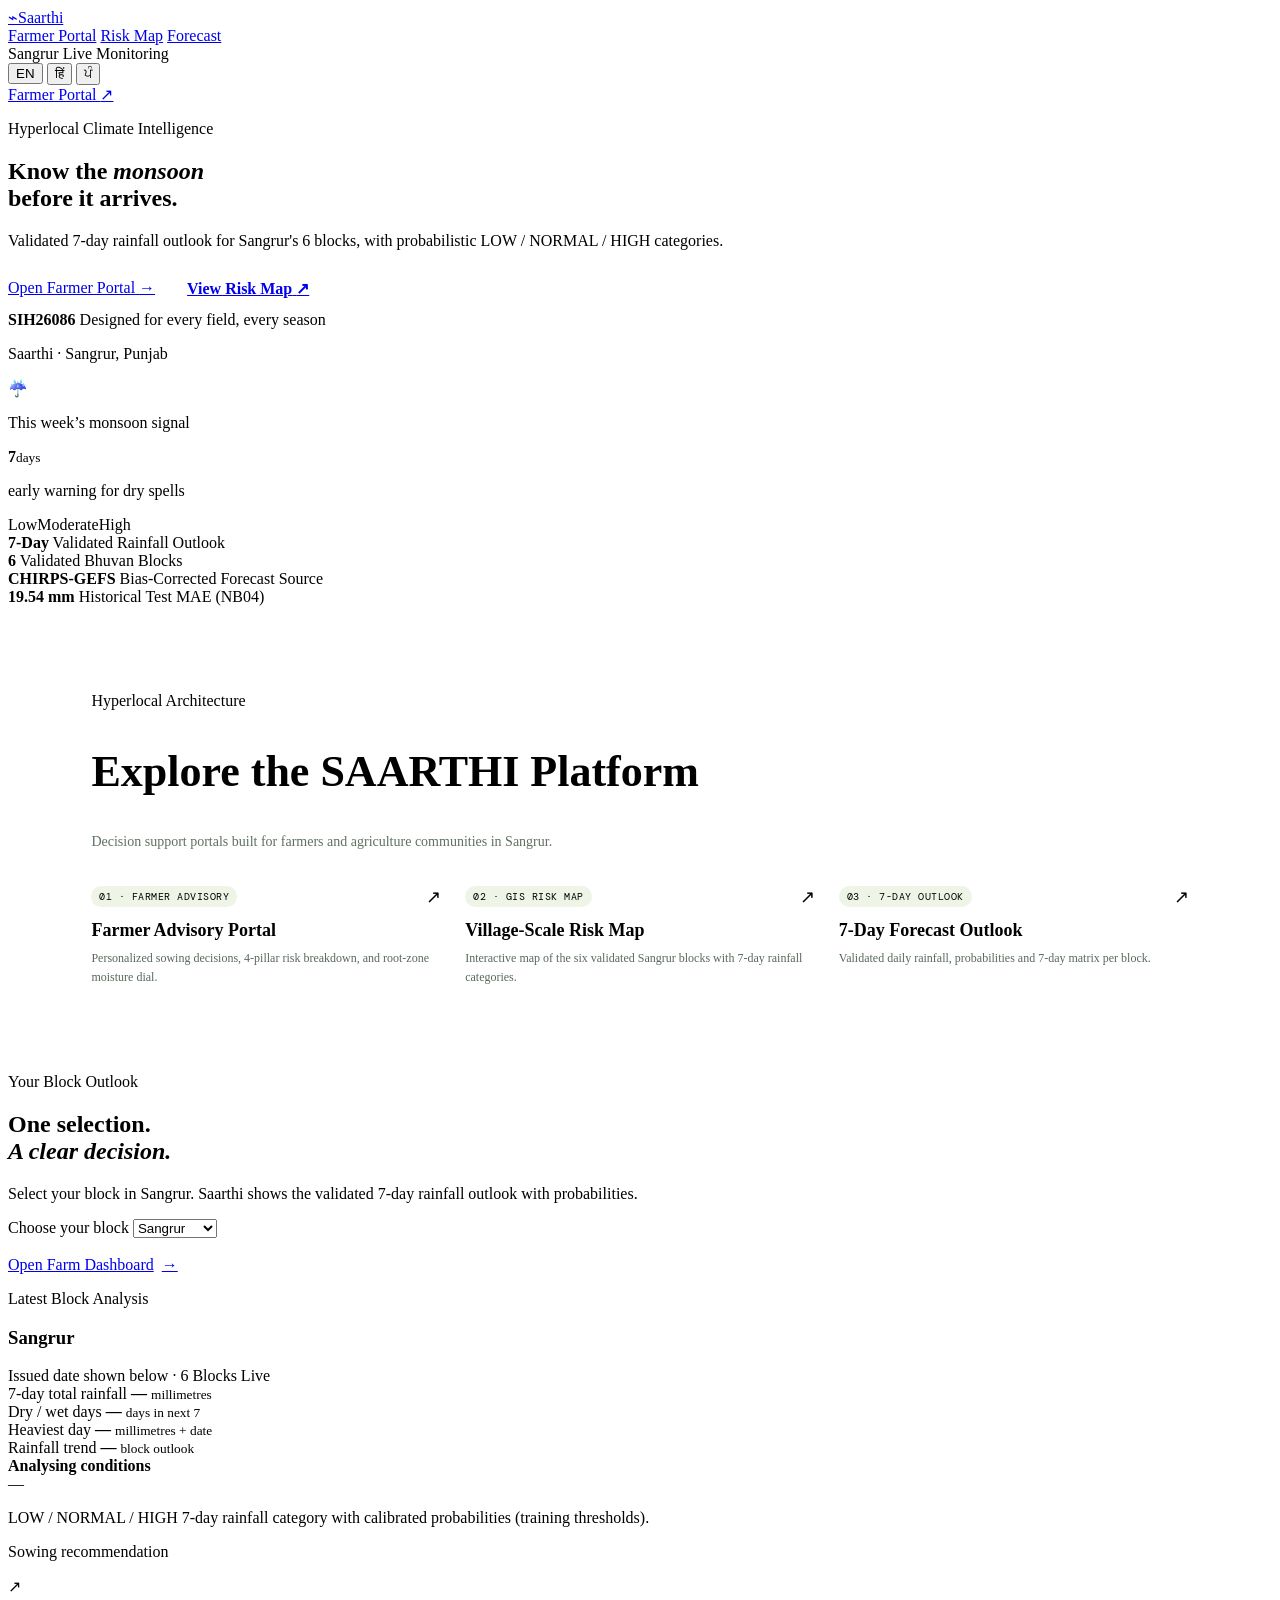
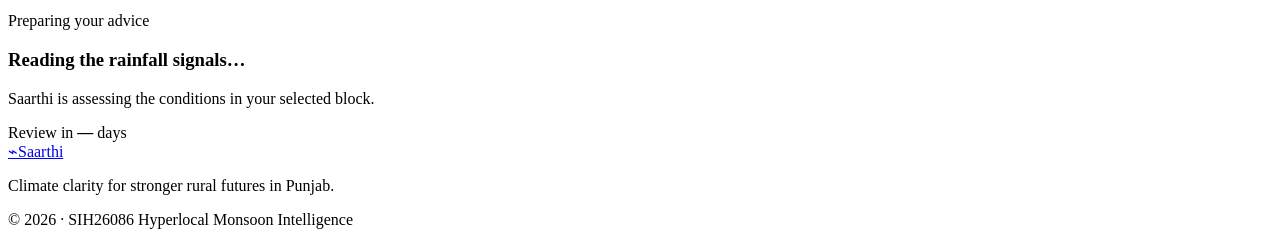
==== website/Saarthi/src/main/resources/static/index.html @ bcb0c66d "Initial Saarthi commit" ====
<!doctype html>
<html lang="en">
<head>
  <meta charset="UTF-8" />
  <meta name="viewport" content="width=device-width, initial-scale=1.0" />
  <title>Saarthi — Hyperlocal Monsoon Intelligence | Sangrur District</title>
  <meta name="description" content="7-day block-level rainfall outlook for Sangrur District, Punjab. Covering 6 validated Bhuvan blocks with probabilistic categories." />
  <link rel="preconnect" href="https://fonts.googleapis.com">
  <link rel="preconnect" href="https://fonts.gstatic.com" crossorigin>
  <link href="https://fonts.googleapis.com/css2?family=DM+Mono:wght@400;500&family=Manrope:wght@400;500;600;700;800&family=Playfair+Display:ital,wght@0,600;0,700;1,600&display=swap" rel="stylesheet">
  <link rel="stylesheet" href="/static/styles.css" />
  <link rel="stylesheet" href="/static/hero-image.css" />
  <link rel="stylesheet" href="/static/outlook.css" />
  <link rel="stylesheet" href="/static/rainfall-map.css" />
  <link rel="stylesheet" href="/static/rainfall-map-detail.css" />
  <link rel="stylesheet" href="/static/multilingual.css" />
  <link rel="stylesheet" href="/static/action-panels.css" />
  <link rel="stylesheet" href="/static/seasonal.css" />
  <link rel="stylesheet" href="/static/portal.css" />
</head>
<body>
<div class="page-shell">
  <!-- Navigation Header with Trilingual Switcher & Live Monitoring Pill -->
  <nav>
    <a class="brand" href="/"><span class="brand-mark">⌁</span>Saarthi</a>
    <div class="nav-links">
      <a href="/farmer" data-i18n="nav_farmer">Farmer Portal</a>
      <a href="/map" data-i18n="nav_map">Risk Map</a>
      <a href="/timeline" data-i18n="nav_timeline">Forecast</a>
    </div>
    <div class="portal-nav-group">
      <span class="live-pill"><i class="live-dot"></i> <span data-i18n="live_monitoring">Sangrur Live Monitoring</span></span>
      <div class="lang-switcher">
        <button class="lang-btn active" data-lang="en">EN</button>
        <button class="lang-btn" data-lang="hi">हिं</button>
        <button class="lang-btn" data-lang="pa">ਪੰ</button>
      </div>
      <a class="nav-cta" href="/farmer" data-i18n="nav_check_block">Farmer Portal <span>↗</span></a>
    </div>
  </nav>

  <main id="top">
    <!-- Asgardia-styled Hero Banner -->
    <section class="hero">
      <div class="hero-copy">
        <p class="eyebrow"><i class="live-dot"></i> <span data-i18n="hero_eyebrow">Hyperlocal Climate Intelligence</span></p>
        <h1><span data-i18n="hero_title_1">Know the</span> <em data-i18n="hero_title_em">monsoon</em><br><span data-i18n="hero_title_2">before it arrives.</span></h1>
        <p class="hero-text" data-i18n="hero_desc">Validated 7-day rainfall outlook for Sangrur's 6 blocks, with probabilistic LOW / NORMAL / HIGH categories.</p>
        <div style="display: flex; gap: 14px; align-items: center; flex-wrap: wrap;">
          <a class="primary-button" href="/farmer"><span data-i18n="hero_cta">Open Farmer Portal</span> <span>→</span></a>
          <a class="nav-cta" href="/map" style="background: white; border-color: var(--line); padding: 13px 18px; font-weight: 700;"><span data-i18n="hero_secondary_cta">View Risk Map</span> <span>↗</span></a>
        </div>
        <div class="hero-note"><span style="color: var(--dark-moss); font-weight: 700;">SIH26086</span> <span data-i18n="hero_badge">Designed for every field, every season</span></div>
      </div>
      <div class="forecast-card">
        <p class="card-kicker" data-i18n="hero_card_kicker">Saarthi · Sangrur, Punjab</p>
        <div class="weather-symbol">☔</div>
        <p class="weather-label" data-i18n="hero_card_signal">This week’s monsoon signal</p>
        <p class="weather-value"><strong>7</strong><small data-i18n="hero_card_days">days</small></p>
        <p class="weather-caption" data-i18n="hero_card_sub">early warning for dry spells</p>
        <div class="signal-line"><span></span></div>
        <div class="signal-key"><span data-i18n="risk_low">Low</span><span data-i18n="risk_mod">Moderate</span><span data-i18n="risk_high">High</span></div>
      </div>
      <div class="hero-landscape">
        <div class="sun"></div>
        <div class="field field-one"></div>
      </div>
    </section>

    <!-- 4-Pillar Impact Counter Strip -->
    <section class="stats">
      <div>
        <strong data-i18n="stat_1_val">7-Day</strong>
        <span data-i18n="stat_1_lbl">Validated Rainfall Outlook</span>
      </div>
      <div>
        <strong data-i18n="stat_2_val">6</strong>
        <span data-i18n="stat_2_lbl">Validated Bhuvan Blocks</span>
      </div>
      <div>
        <strong data-i18n="stat_3_val">CHIRPS-GEFS</strong>
        <span data-i18n="stat_3_lbl">Bias-Corrected Forecast Source</span>
      </div>
      <div>
        <strong data-i18n="stat_4_val">19.54 mm</strong>
        <span data-i18n="stat_4_lbl">Historical Test MAE (NB04)</span>
      </div>
    </section>

    <!-- Platform Feature Entry Cards -->
    <section style="padding: 70px 6.6%; background: #ffffff; border-bottom: 1px solid var(--line);">
      <div style="margin-bottom: 36px;">
        <p class="eyebrow"><i class="live-dot"></i> <span data-i18n="hero_eyebrow">Hyperlocal Architecture</span></p>
        <h2 style="font-size: clamp(30px, 3.5vw, 44px);"><span data-i18n="portal_features_title">Explore the SAARTHI Platform</span></h2>
        <p style="color: #607062; font-size: 14px; margin-top: 8px;" data-i18n="portal_features_sub">Decision support portals built for farmers and agriculture communities in Sangrur.</p>
      </div>
      <div style="display: grid; grid-template-columns: repeat(auto-fit, minmax(320px, 1fr)); gap: 24px;">
        <!-- Card 1: Farmer Portal -->
        <a href="/farmer" style="text-decoration: none; color: inherit; display: block;" class="pillar-card">
          <div style="display: flex; justify-content: space-between; align-items: flex-start; margin-bottom: 12px;">
            <span style="font: 10px 'DM Mono', monospace; color: var(--moss); background: #eef5e7; padding: 4px 8px; border-radius: 12px; letter-spacing: 0.05em;">01 · FARMER ADVISORY</span>
            <span style="font-size: 18px;">↗</span>
          </div>
          <h3 style="font-size: 18px; margin: 0 0 8px;" data-i18n="card_farmer_title">Farmer Advisory Portal</h3>
          <p style="font-size: 12px; color: #58695b; line-height: 1.6; margin: 0;" data-i18n="card_farmer_desc">Personalized sowing decisions, 4-pillar risk breakdown, and root-zone moisture dial.</p>
        </a>

        <!-- Card 2: Risk Map -->
        <a href="/map" style="text-decoration: none; color: inherit; display: block;" class="pillar-card">
          <div style="display: flex; justify-content: space-between; align-items: flex-start; margin-bottom: 12px;">
            <span style="font: 10px 'DM Mono', monospace; color: var(--moss); background: #eef5e7; padding: 4px 8px; border-radius: 12px; letter-spacing: 0.05em;">02 · GIS RISK MAP</span>
            <span style="font-size: 18px;">↗</span>
          </div>
          <h3 style="font-size: 18px; margin: 0 0 8px;" data-i18n="card_map_title">Village-Scale Risk Map</h3>
          <p style="font-size: 12px; color: #58695b; line-height: 1.6; margin: 0;" data-i18n="card_map_desc">Interactive map of the six validated Sangrur blocks with 7-day rainfall categories.</p>
        </a>

        <!-- Card 3: Forecast Outlook -->
        <a href="/timeline" style="text-decoration: none; color: inherit; display: block;" class="pillar-card">
          <div style="display: flex; justify-content: space-between; align-items: flex-start; margin-bottom: 12px;">
            <span style="font: 10px 'DM Mono', monospace; color: var(--moss); background: #eef5e7; padding: 4px 8px; border-radius: 12px; letter-spacing: 0.05em;">03 · 7-DAY OUTLOOK</span>
            <span style="font-size: 18px;">↗</span>
          </div>
          <h3 style="font-size: 18px; margin: 0 0 8px;" data-i18n="card_timeline_title">7-Day Forecast Outlook</h3>
          <p style="font-size: 12px; color: #58695b; line-height: 1.6; margin: 0;" data-i18n="card_timeline_desc">Validated daily rainfall, probabilities and 7-day matrix per block.</p>
        </a>
      </div>
    </section>

    <!-- Quick Block Outlook Section with Dynamic ML Prediction -->
    <section class="outlook" id="outlook">
      <div class="outlook-heading">
        <p class="eyebrow"><i class="live-dot"></i> <span data-i18n="outlook_heading">Your Block Outlook</span></p>
        <h2><span data-i18n="outlook_title_1">One selection.</span><br><em data-i18n="outlook_title_em">A clear decision.</em></h2>
        <p data-i18n="outlook_desc">Select your block in Sangrur. Saarthi shows the validated 7-day rainfall outlook with probabilities.</p>
        <label class="block-selector"><span data-i18n="choose_block">Choose your block</span>
          <select id="block-select">
            <option value="Dhuri">Dhuri</option>
            <option value="Lehra">Lehra</option>
            <option value="Malerkotla">Malerkotla</option>
            <option value="Moonak">Moonak</option>
            <option value="Sangrur" selected>Sangrur</option>
            <option value="Sunam">Sunam</option>
          </select>
        </label>
        <div style="margin-top: 18px;">
          <a href="/farmer" class="primary-button" style="display: inline-flex; align-items: center; gap: 8px;">
            <span data-i18n="card_farmer_title">Open Farm Dashboard</span> <span>→</span>
          </a>
        </div>
      </div>

      <div class="analysis-panel" aria-live="polite">
        <div class="analysis-header">
          <div>
            <p class="card-kicker" data-i18n="latest_block_analysis">Latest Block Analysis</p>
            <h3 id="analysis-block">Sangrur</h3>
          </div>
          <span class="updated">Issued date shown below · 6 Blocks Live</span>
        </div>
        <div class="analysis-grid">
          <div>
            <span data-i18n="rain_7d">7-day total rainfall</span>
            <strong id="rain-7">—</strong>
            <small>millimetres</small>
          </div>
          <div>
            <span data-i18n="dry_14d">Dry / wet days</span>
            <strong id="dry-14">—</strong>
            <small>days in next 7</small>
          </div>
          <div>
            <span data-i18n="expected_rain">Heaviest day</span>
            <strong id="expected-rain">—</strong>
            <small>millimetres + date</small>
          </div>
          <div>
            <span data-i18n="rain_trend">Rainfall trend</span>
            <strong class="trend" id="rain-trend">—</strong>
            <small>block outlook</small>
          </div>
        </div>
        <div class="risk-row">
          <div><span class="risk-dot"></span><strong id="risk-label">Analysing conditions</strong></div>
          <span id="risk-probability">—</span>
        </div>
        <div class="risk-track"><span id="risk-meter"></span></div>
        <p class="risk-caption" data-i18n="dry_spell_caption">LOW / NORMAL / HIGH 7-day rainfall category with calibrated probabilities (training thresholds).</p>
        <p class="model-note" id="model-note"></p>
      </div>

      <aside class="sowing-card" id="sowing-card" data-tone="wait">
        <p class="card-kicker" data-i18n="sowing_rec">Sowing recommendation</p>
        <span class="decision-icon" id="decision-icon">↗</span>
        <p class="decision-status" id="decision-status">Preparing your advice</p>
        <h3 id="decision-title">Reading the rainfall signals…</h3>
        <p id="decision-message">Saarthi is assessing the conditions in your selected block.</p>
        <div class="wait-badge" id="wait-badge">Review in <strong id="wait-days">—</strong> days</div>
      </aside>
    </section>
  </main>

  <!-- Footer with Trilingual Attribution -->
  <footer>
    <a class="brand" href="/"><span class="brand-mark">⌁</span>Saarthi</a>
    <p data-i18n="footer_text">Climate clarity for stronger rural futures in Punjab.</p>
    <span data-i18n="footer_copy">© 2026 · SIH26086 Hyperlocal Monsoon Intelligence</span>
  </footer>
</div>

<script src="/static/i18n.js"></script>
<script src="/static/app.js"></script>
</body>
</html>
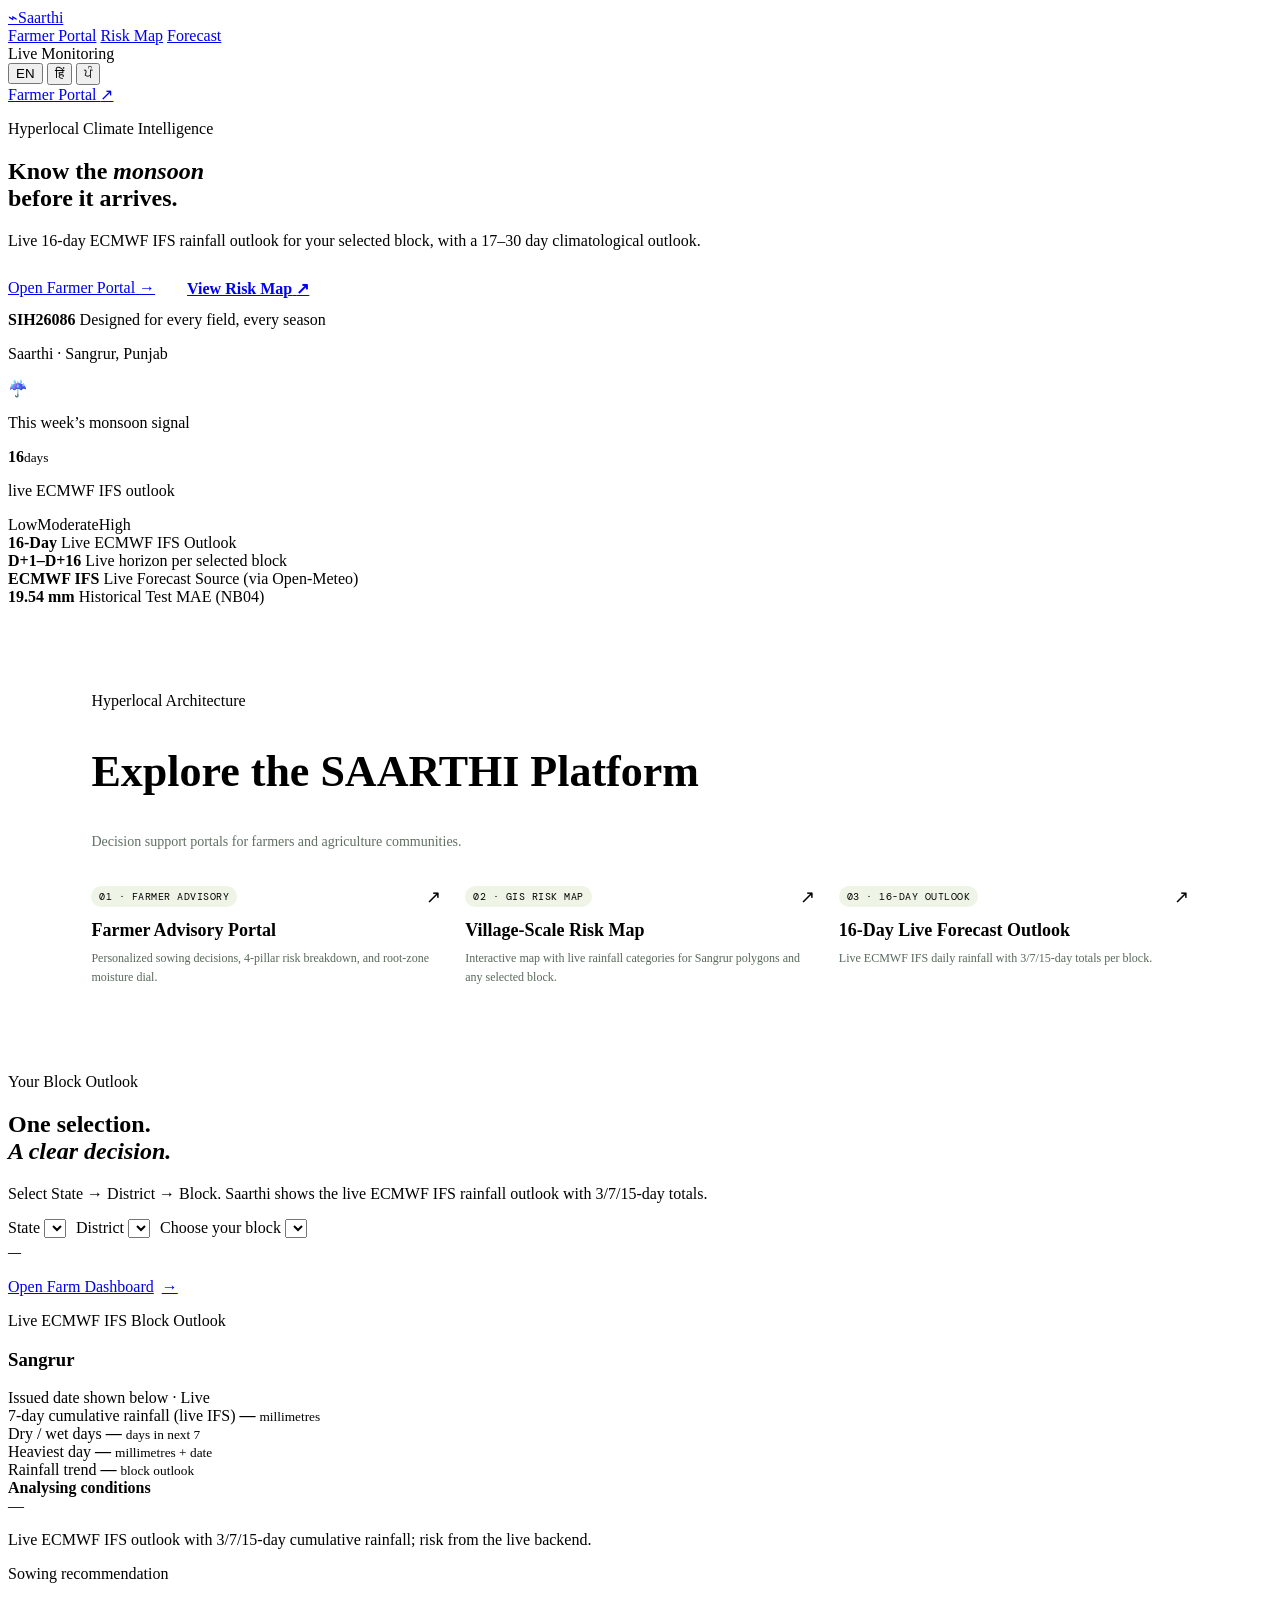
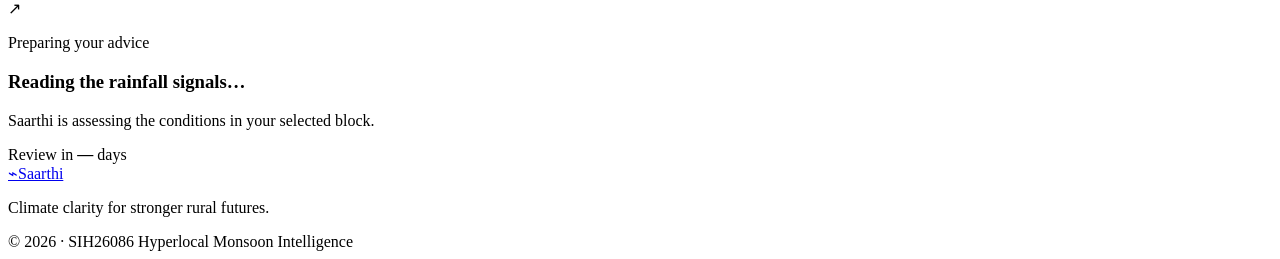
==== commit d44da339: "Co-authored-by: pratyush <pratyushpankaj10394@gmail.com> Co-authored-by: Aditya Gupta <aditya2805200" ====
--- a/website/Saarthi/src/main/resources/static/index.html
+++ b/website/Saarthi/src/main/resources/static/index.html
@@ -3,8 +3,8 @@
 <head>
   <meta charset="UTF-8" />
   <meta name="viewport" content="width=device-width, initial-scale=1.0" />
-  <title>Saarthi — Hyperlocal Monsoon Intelligence | Sangrur District</title>
-  <meta name="description" content="7-day block-level rainfall outlook for Sangrur District, Punjab. Covering 6 validated Bhuvan blocks with probabilistic categories." />
+  <title>Saarthi — Hyperlocal Monsoon Intelligence | Live Block Outlook</title>
+  <meta name="description" content="Live ECMWF IFS rainfall outlook for your selected Indian block (D+1..D+16), plus a 17-30 day climatological outlook." />
   <link rel="preconnect" href="https://fonts.googleapis.com">
   <link rel="preconnect" href="https://fonts.gstatic.com" crossorigin>
   <link href="https://fonts.googleapis.com/css2?family=DM+Mono:wght@400;500&family=Manrope:wght@400;500;600;700;800&family=Playfair+Display:ital,wght@0,600;0,700;1,600&display=swap" rel="stylesheet">
@@ -29,7 +29,7 @@
       <a href="/timeline" data-i18n="nav_timeline">Forecast</a>
     </div>
     <div class="portal-nav-group">
-      <span class="live-pill"><i class="live-dot"></i> <span data-i18n="live_monitoring">Sangrur Live Monitoring</span></span>
+      <span class="live-pill"><i class="live-dot"></i> <span data-i18n="live_monitoring">Live Monitoring</span></span>
       <div class="lang-switcher">
         <button class="lang-btn active" data-lang="en">EN</button>
         <button class="lang-btn" data-lang="hi">हिं</button>
@@ -45,7 +45,7 @@
       <div class="hero-copy">
         <p class="eyebrow"><i class="live-dot"></i> <span data-i18n="hero_eyebrow">Hyperlocal Climate Intelligence</span></p>
         <h1><span data-i18n="hero_title_1">Know the</span> <em data-i18n="hero_title_em">monsoon</em><br><span data-i18n="hero_title_2">before it arrives.</span></h1>
-        <p class="hero-text" data-i18n="hero_desc">Validated 7-day rainfall outlook for Sangrur's 6 blocks, with probabilistic LOW / NORMAL / HIGH categories.</p>
+        <p class="hero-text" data-i18n="hero_desc">Live 16-day ECMWF IFS rainfall outlook for your selected block, with a 17–30 day climatological outlook.</p>
         <div style="display: flex; gap: 14px; align-items: center; flex-wrap: wrap;">
           <a class="primary-button" href="/farmer"><span data-i18n="hero_cta">Open Farmer Portal</span> <span>→</span></a>
           <a class="nav-cta" href="/map" style="background: white; border-color: var(--line); padding: 13px 18px; font-weight: 700;"><span data-i18n="hero_secondary_cta">View Risk Map</span> <span>↗</span></a>
@@ -56,8 +56,8 @@
         <p class="card-kicker" data-i18n="hero_card_kicker">Saarthi · Sangrur, Punjab</p>
         <div class="weather-symbol">☔</div>
         <p class="weather-label" data-i18n="hero_card_signal">This week’s monsoon signal</p>
-        <p class="weather-value"><strong>7</strong><small data-i18n="hero_card_days">days</small></p>
-        <p class="weather-caption" data-i18n="hero_card_sub">early warning for dry spells</p>
+        <p class="weather-value"><strong>16</strong><small data-i18n="hero_card_days">days</small></p>
+        <p class="weather-caption" data-i18n="hero_card_sub">live ECMWF IFS outlook</p>
         <div class="signal-line"><span></span></div>
         <div class="signal-key"><span data-i18n="risk_low">Low</span><span data-i18n="risk_mod">Moderate</span><span data-i18n="risk_high">High</span></div>
       </div>
@@ -70,16 +70,16 @@
     <!-- 4-Pillar Impact Counter Strip -->
     <section class="stats">
       <div>
-        <strong data-i18n="stat_1_val">7-Day</strong>
-        <span data-i18n="stat_1_lbl">Validated Rainfall Outlook</span>
-      </div>
-      <div>
-        <strong data-i18n="stat_2_val">6</strong>
-        <span data-i18n="stat_2_lbl">Validated Bhuvan Blocks</span>
-      </div>
-      <div>
-        <strong data-i18n="stat_3_val">CHIRPS-GEFS</strong>
-        <span data-i18n="stat_3_lbl">Bias-Corrected Forecast Source</span>
+        <strong data-i18n="stat_1_val">16-Day</strong>
+        <span data-i18n="stat_1_lbl">Live ECMWF IFS Outlook</span>
+      </div>
+      <div>
+        <strong data-i18n="stat_2_val">D+1–D+16</strong>
+        <span data-i18n="stat_2_lbl">Live horizon per selected block</span>
+      </div>
+      <div>
+        <strong data-i18n="stat_3_val">ECMWF IFS</strong>
+        <span data-i18n="stat_3_lbl">Live Forecast Source (via Open-Meteo)</span>
       </div>
       <div>
         <strong data-i18n="stat_4_val">19.54 mm</strong>
@@ -92,7 +92,7 @@
       <div style="margin-bottom: 36px;">
         <p class="eyebrow"><i class="live-dot"></i> <span data-i18n="hero_eyebrow">Hyperlocal Architecture</span></p>
         <h2 style="font-size: clamp(30px, 3.5vw, 44px);"><span data-i18n="portal_features_title">Explore the SAARTHI Platform</span></h2>
-        <p style="color: #607062; font-size: 14px; margin-top: 8px;" data-i18n="portal_features_sub">Decision support portals built for farmers and agriculture communities in Sangrur.</p>
+        <p style="color: #607062; font-size: 14px; margin-top: 8px;" data-i18n="portal_features_sub">Decision support portals for farmers and agriculture communities.</p>
       </div>
       <div style="display: grid; grid-template-columns: repeat(auto-fit, minmax(320px, 1fr)); gap: 24px;">
         <!-- Card 1: Farmer Portal -->
@@ -112,17 +112,17 @@
             <span style="font-size: 18px;">↗</span>
           </div>
           <h3 style="font-size: 18px; margin: 0 0 8px;" data-i18n="card_map_title">Village-Scale Risk Map</h3>
-          <p style="font-size: 12px; color: #58695b; line-height: 1.6; margin: 0;" data-i18n="card_map_desc">Interactive map of the six validated Sangrur blocks with 7-day rainfall categories.</p>
+          <p style="font-size: 12px; color: #58695b; line-height: 1.6; margin: 0;" data-i18n="card_map_desc">Interactive map with live rainfall categories for Sangrur polygons and any selected block.</p>
         </a>
 
         <!-- Card 3: Forecast Outlook -->
         <a href="/timeline" style="text-decoration: none; color: inherit; display: block;" class="pillar-card">
           <div style="display: flex; justify-content: space-between; align-items: flex-start; margin-bottom: 12px;">
-            <span style="font: 10px 'DM Mono', monospace; color: var(--moss); background: #eef5e7; padding: 4px 8px; border-radius: 12px; letter-spacing: 0.05em;">03 · 7-DAY OUTLOOK</span>
+            <span style="font: 10px 'DM Mono', monospace; color: var(--moss); background: #eef5e7; padding: 4px 8px; border-radius: 12px; letter-spacing: 0.05em;">03 · 16-DAY OUTLOOK</span>
             <span style="font-size: 18px;">↗</span>
           </div>
-          <h3 style="font-size: 18px; margin: 0 0 8px;" data-i18n="card_timeline_title">7-Day Forecast Outlook</h3>
-          <p style="font-size: 12px; color: #58695b; line-height: 1.6; margin: 0;" data-i18n="card_timeline_desc">Validated daily rainfall, probabilities and 7-day matrix per block.</p>
+          <h3 style="font-size: 18px; margin: 0 0 8px;" data-i18n="card_timeline_title">16-Day Live Forecast Outlook</h3>
+          <p style="font-size: 12px; color: #58695b; line-height: 1.6; margin: 0;" data-i18n="card_timeline_desc">Live ECMWF IFS daily rainfall with 3/7/15-day totals per block.</p>
         </a>
       </div>
     </section>
@@ -132,17 +132,20 @@
       <div class="outlook-heading">
         <p class="eyebrow"><i class="live-dot"></i> <span data-i18n="outlook_heading">Your Block Outlook</span></p>
         <h2><span data-i18n="outlook_title_1">One selection.</span><br><em data-i18n="outlook_title_em">A clear decision.</em></h2>
-        <p data-i18n="outlook_desc">Select your block in Sangrur. Saarthi shows the validated 7-day rainfall outlook with probabilities.</p>
-        <label class="block-selector"><span data-i18n="choose_block">Choose your block</span>
-          <select id="block-select">
-            <option value="Dhuri">Dhuri</option>
-            <option value="Lehra">Lehra</option>
-            <option value="Malerkotla">Malerkotla</option>
-            <option value="Moonak">Moonak</option>
-            <option value="Sangrur" selected>Sangrur</option>
-            <option value="Sunam">Sunam</option>
-          </select>
-        </label>
+        <p data-i18n="outlook_desc">Select State → District → Block. Saarthi shows the live ECMWF IFS rainfall outlook with 3/7/15-day totals.</p>
+        <div class="geo-cascade" style="display:flex;gap:10px;flex-wrap:wrap;margin:14px 0 4px;">
+          <label class="block-selector"><span data-i18n="geo_state">State</span>
+            <select id="state-select"></select>
+          </label>
+          <label class="block-selector"><span data-i18n="geo_district">District</span>
+            <select id="district-select"></select>
+          </label>
+          <label class="block-selector"><span data-i18n="choose_block">Choose your block</span>
+            <select id="block-select"></select>
+          </label>
+        </div>
+        <p id="geo-location-line" style="font-size:13px;font-weight:700;margin:6px 0 0;">—</p>
+        <p id="geo-method-line" style="font-size:12px;opacity:.8;margin:2px 0 0;"></p>
         <div style="margin-top: 18px;">
           <a href="/farmer" class="primary-button" style="display: inline-flex; align-items: center; gap: 8px;">
             <span data-i18n="card_farmer_title">Open Farm Dashboard</span> <span>→</span>
@@ -153,14 +156,14 @@
       <div class="analysis-panel" aria-live="polite">
         <div class="analysis-header">
           <div>
-            <p class="card-kicker" data-i18n="latest_block_analysis">Latest Block Analysis</p>
+            <p class="card-kicker" data-i18n="latest_block_analysis">Live ECMWF IFS Block Outlook</p>
             <h3 id="analysis-block">Sangrur</h3>
           </div>
-          <span class="updated">Issued date shown below · 6 Blocks Live</span>
+          <span class="updated">Issued date shown below · Live</span>
         </div>
         <div class="analysis-grid">
           <div>
-            <span data-i18n="rain_7d">7-day total rainfall</span>
+            <span data-i18n="rain_7d">7-day cumulative rainfall (live IFS)</span>
             <strong id="rain-7">—</strong>
             <small>millimetres</small>
           </div>
@@ -185,7 +188,7 @@
           <span id="risk-probability">—</span>
         </div>
         <div class="risk-track"><span id="risk-meter"></span></div>
-        <p class="risk-caption" data-i18n="dry_spell_caption">LOW / NORMAL / HIGH 7-day rainfall category with calibrated probabilities (training thresholds).</p>
+        <p class="risk-caption" data-i18n="dry_spell_caption">Live ECMWF IFS outlook with 3/7/15-day cumulative rainfall; risk from the live backend.</p>
         <p class="model-note" id="model-note"></p>
       </div>
 
@@ -203,12 +206,13 @@
   <!-- Footer with Trilingual Attribution -->
   <footer>
     <a class="brand" href="/"><span class="brand-mark">⌁</span>Saarthi</a>
-    <p data-i18n="footer_text">Climate clarity for stronger rural futures in Punjab.</p>
+    <p data-i18n="footer_text">Climate clarity for stronger rural futures.</p>
     <span data-i18n="footer_copy">© 2026 · SIH26086 Hyperlocal Monsoon Intelligence</span>
   </footer>
 </div>
 
 <script src="/static/i18n.js"></script>
+<script src="/static/geo-select.js"></script>
 <script src="/static/app.js"></script>
 </body>
 </html>
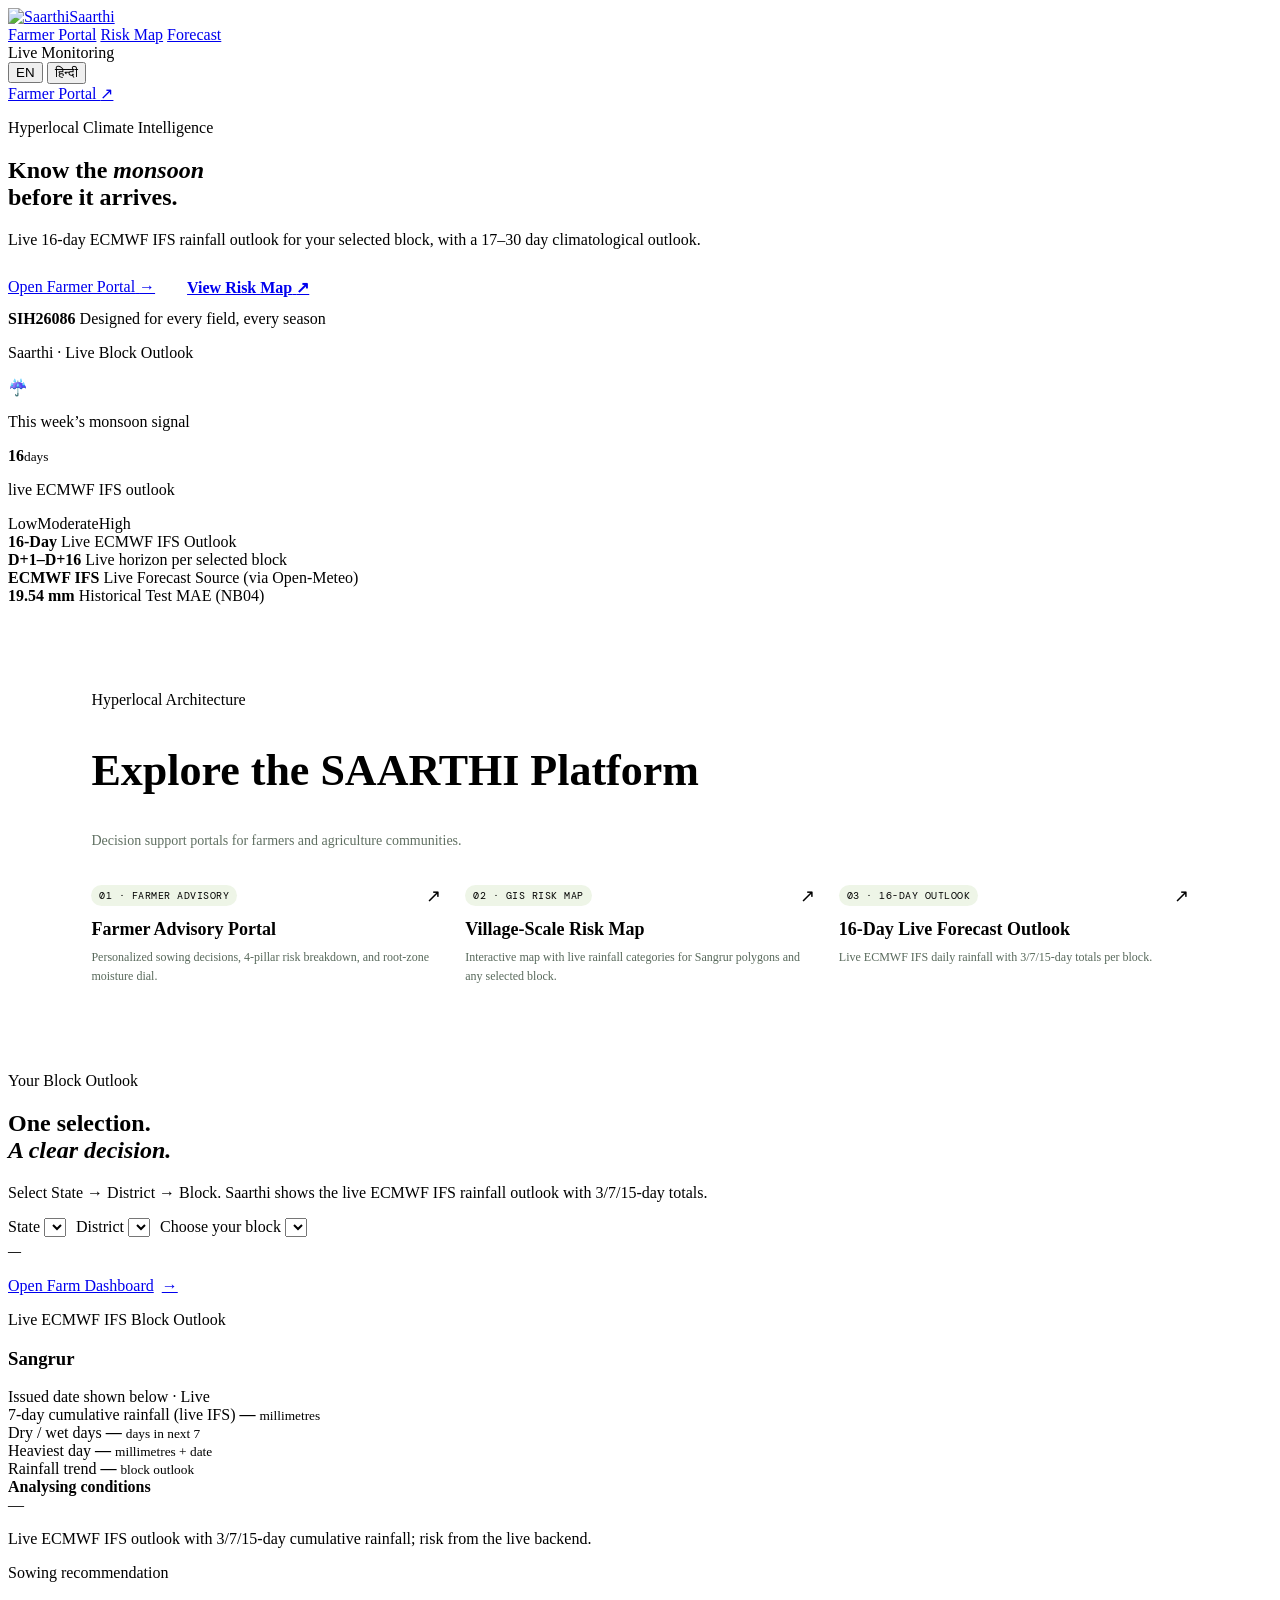
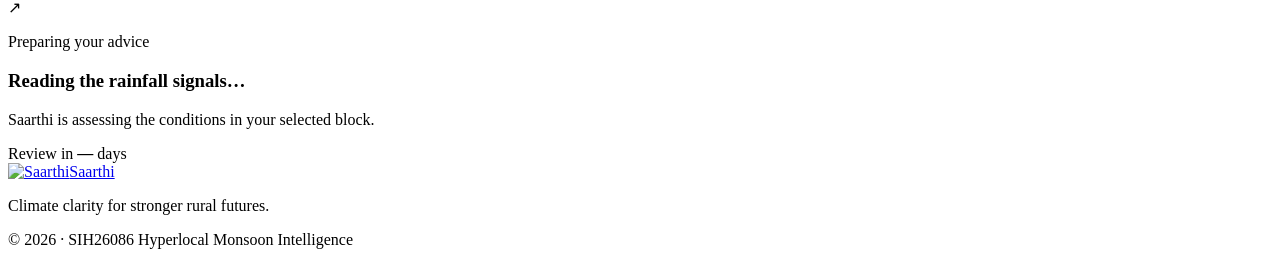
==== commit 815de514: "Development checkpoint: India-wide geography and UI updates" ====
--- a/website/Saarthi/src/main/resources/static/index.html
+++ b/website/Saarthi/src/main/resources/static/index.html
@@ -20,9 +20,9 @@
 </head>
 <body>
 <div class="page-shell">
-  <!-- Navigation Header with Trilingual Switcher & Live Monitoring Pill -->
+  <!-- Navigation Header with Bilingual Switcher & Live Monitoring Pill -->
   <nav>
-    <a class="brand" href="/"><span class="brand-mark">⌁</span>Saarthi</a>
+    <a class="brand" href="/"><img class="brand-logo" src="/static/assets/logo.png" alt="Saarthi" height="32">Saarthi</a>
     <div class="nav-links">
       <a href="/farmer" data-i18n="nav_farmer">Farmer Portal</a>
       <a href="/map" data-i18n="nav_map">Risk Map</a>
@@ -32,8 +32,7 @@
       <span class="live-pill"><i class="live-dot"></i> <span data-i18n="live_monitoring">Live Monitoring</span></span>
       <div class="lang-switcher">
         <button class="lang-btn active" data-lang="en">EN</button>
-        <button class="lang-btn" data-lang="hi">हिं</button>
-        <button class="lang-btn" data-lang="pa">ਪੰ</button>
+        <button class="lang-btn" data-lang="hi">हिन्दी</button>
       </div>
       <a class="nav-cta" href="/farmer" data-i18n="nav_check_block">Farmer Portal <span>↗</span></a>
     </div>
@@ -53,7 +52,7 @@
         <div class="hero-note"><span style="color: var(--dark-moss); font-weight: 700;">SIH26086</span> <span data-i18n="hero_badge">Designed for every field, every season</span></div>
       </div>
       <div class="forecast-card">
-        <p class="card-kicker" data-i18n="hero_card_kicker">Saarthi · Sangrur, Punjab</p>
+        <p class="card-kicker" data-i18n="hero_card_kicker">Saarthi · Live Block Outlook</p>
         <div class="weather-symbol">☔</div>
         <p class="weather-label" data-i18n="hero_card_signal">This week’s monsoon signal</p>
         <p class="weather-value"><strong>16</strong><small data-i18n="hero_card_days">days</small></p>
@@ -203,9 +202,9 @@
     </section>
   </main>
 
-  <!-- Footer with Trilingual Attribution -->
+  <!-- Footer -->
   <footer>
-    <a class="brand" href="/"><span class="brand-mark">⌁</span>Saarthi</a>
+    <a class="brand" href="/"><img class="brand-logo" src="/static/assets/logo.png" alt="Saarthi" height="32">Saarthi</a>
     <p data-i18n="footer_text">Climate clarity for stronger rural futures.</p>
     <span data-i18n="footer_copy">© 2026 · SIH26086 Hyperlocal Monsoon Intelligence</span>
   </footer>
